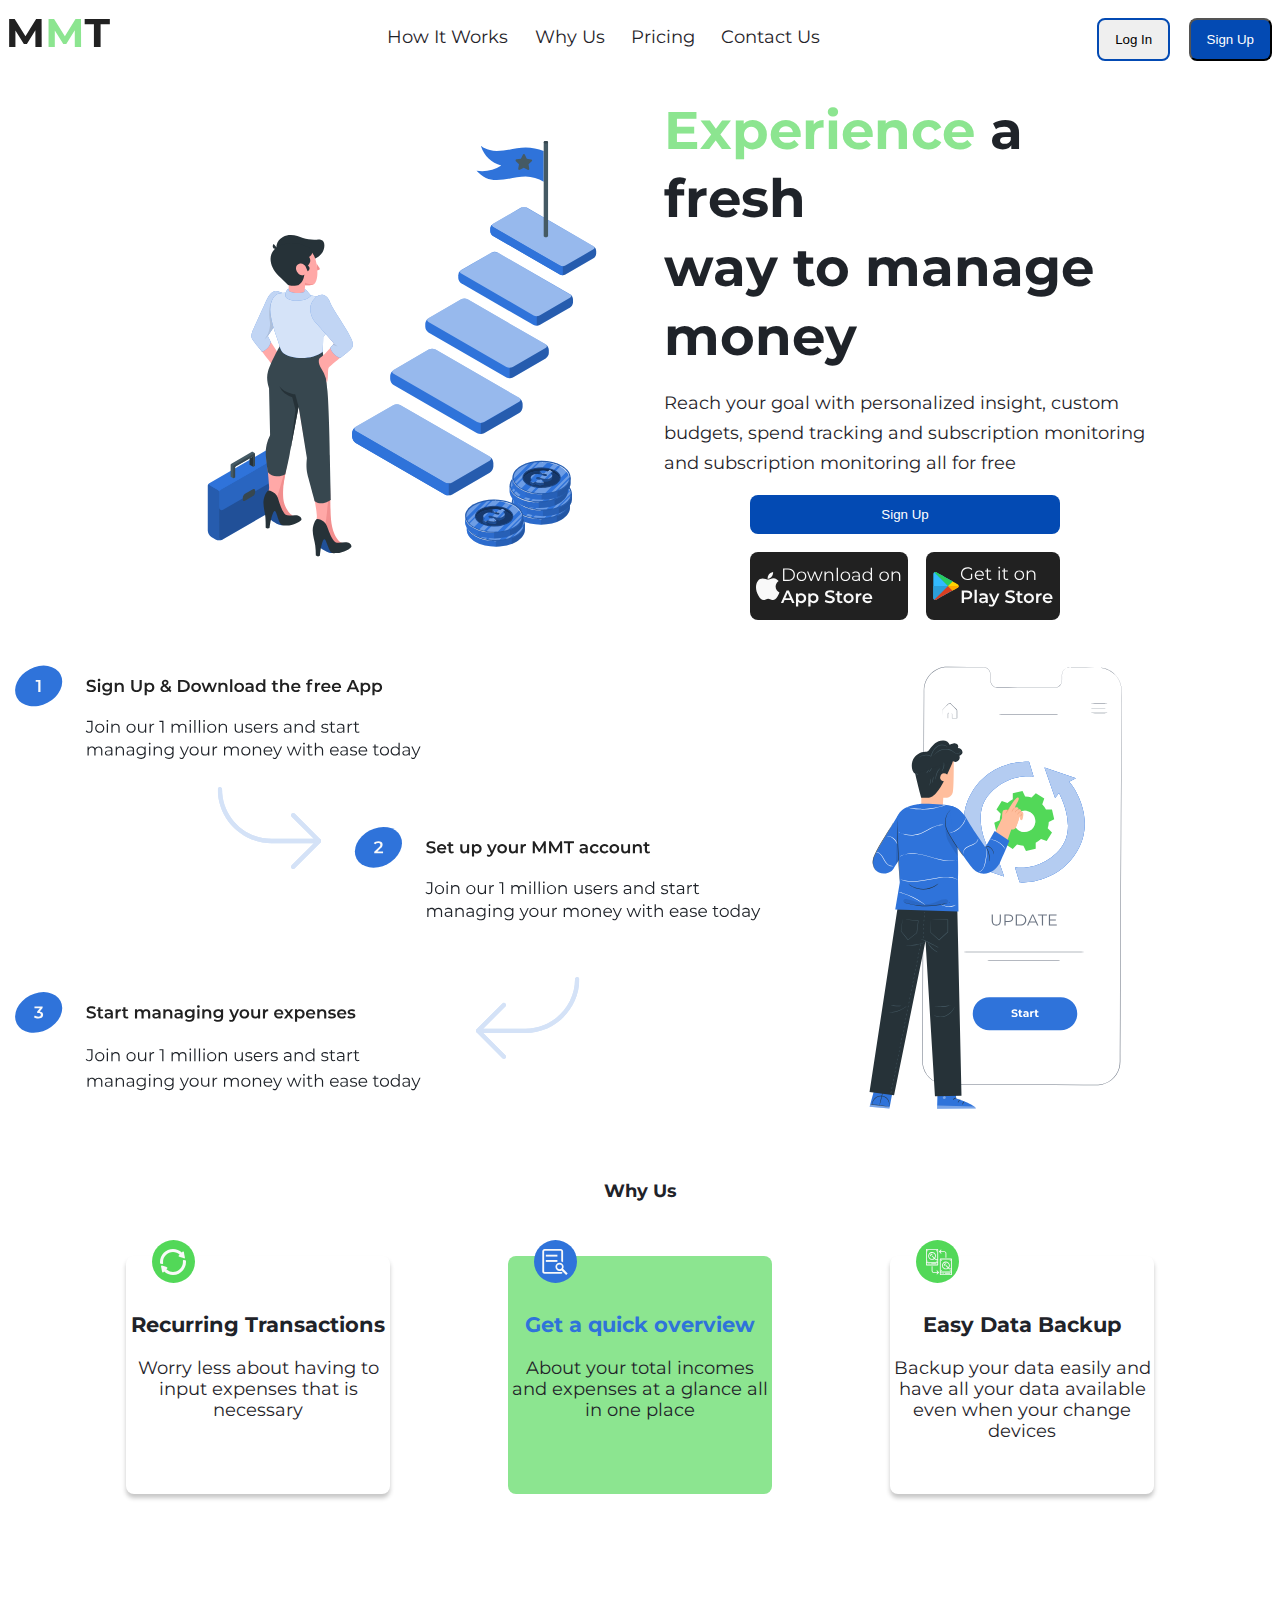
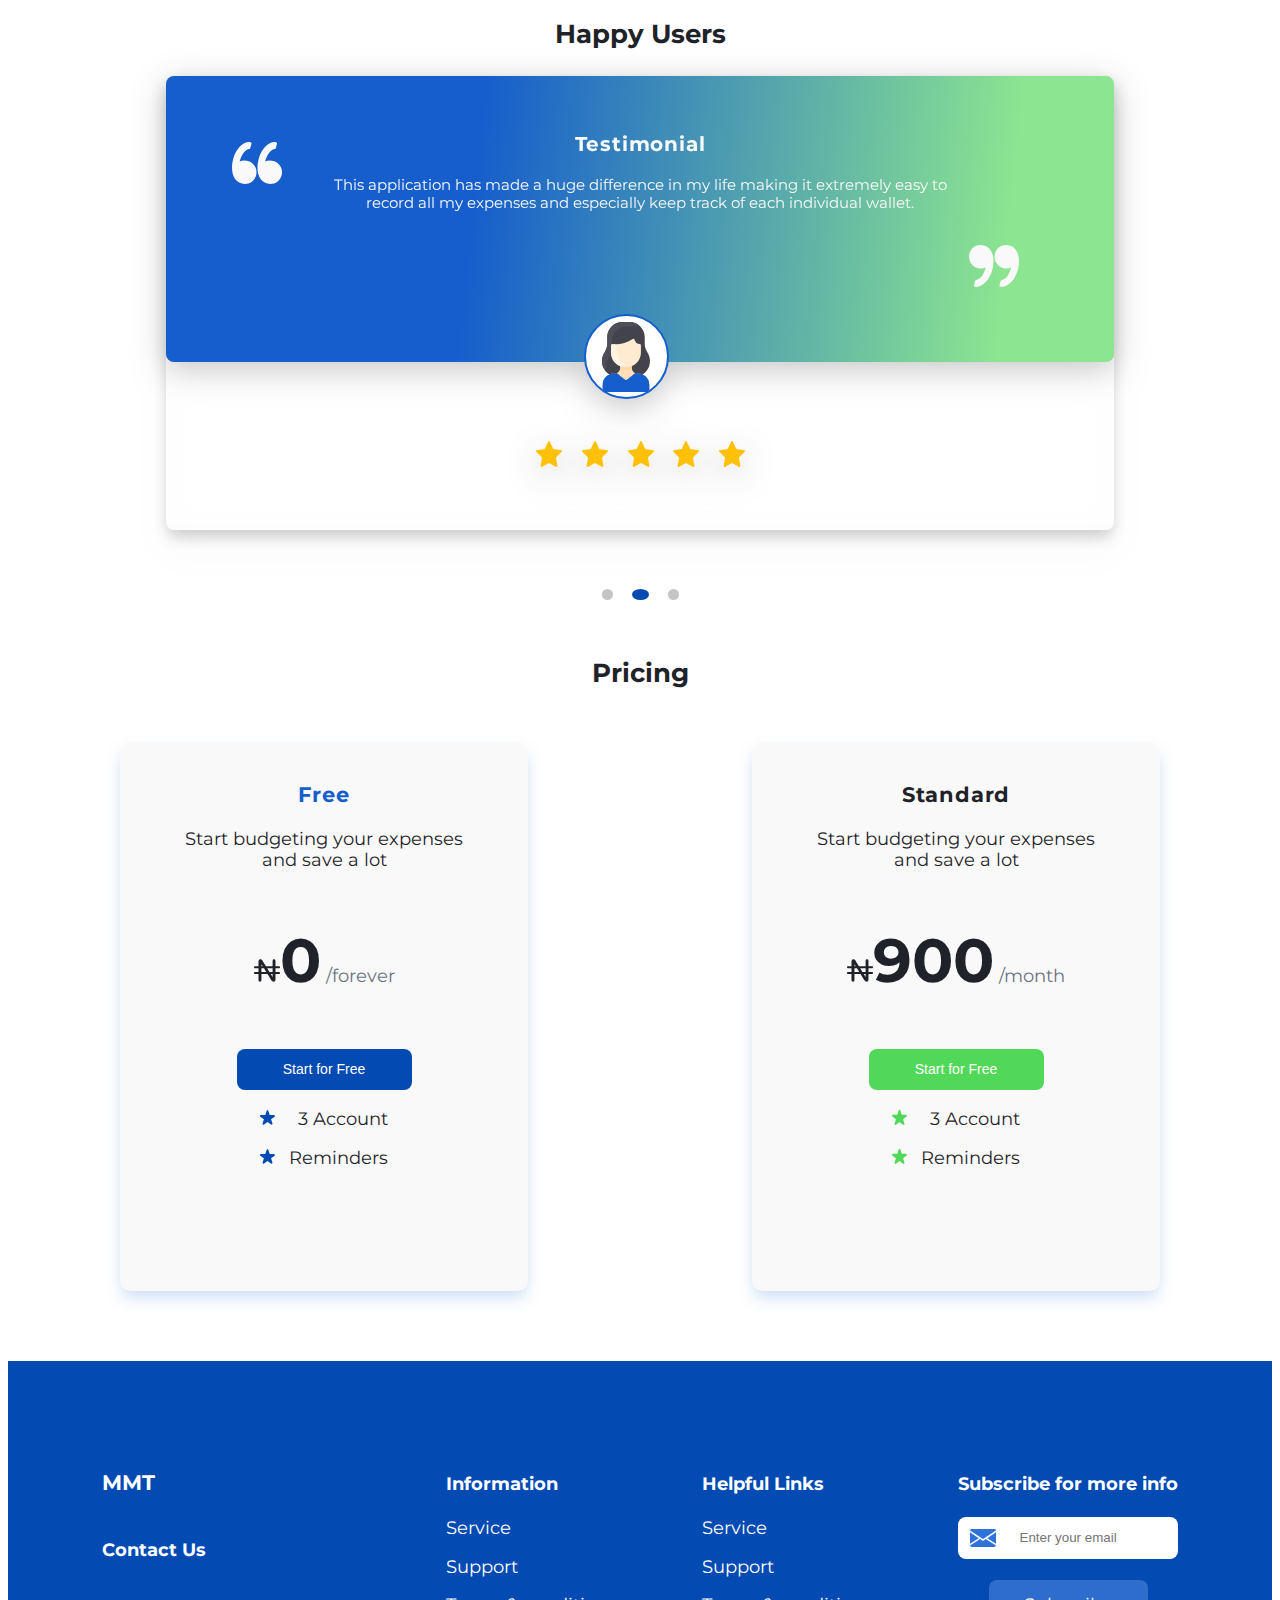
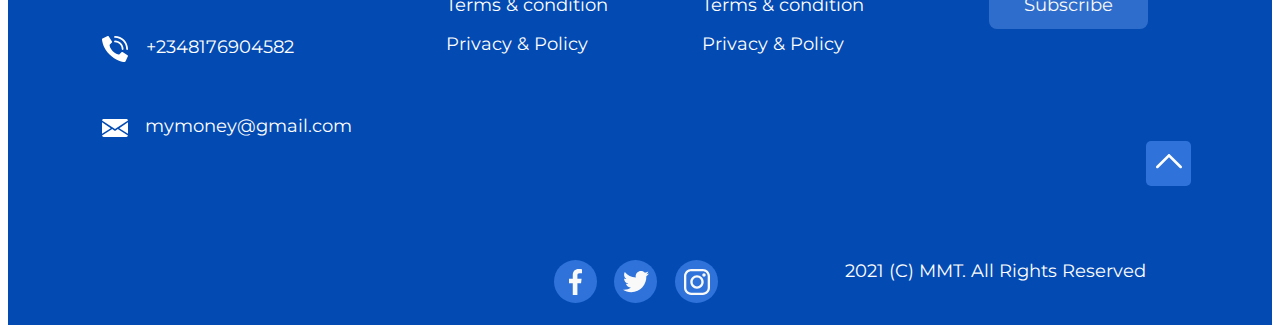
==== landing-page/index.html @ 8b9edc71 "My money tracker app" ====
<!DOCTYPE html>
<html lang="en">

<head>
    <meta charset="UTF-8">
    <meta http-equiv="X-UA-Compatible" content="IE=edge">
    <meta name="viewport" content="width=device-width, initial-scale=1.0">
    <link rel="stylesheet" href="style.css">
    <link rel="stylesheet" href="mediaquerystyle.css">
    <title>My Money Tracker</title>
</head>

<body>
    <div class="container">
        <!-- NAV BAR -->
        <nav>

            <div class="logo">
                <img src="image\Logo.svg" alt="">
            </div>

            <div class="nav-links">
                <a href="#">How It Works</a>
                <a href="#">Why Us</a>
                <a href="#">Pricing</a>
                <a href="#">Contact Us</a>
            </div>

            <div class="on-board">
               <a href="#"> <button class="login">Log In</button></a>
                <a href="#"><button class="signup">Sign Up</button></a>
            </div>

            <div class="menu">
                <img src="image\fi_menu.svg" alt="">
            </div>


        </nav>

        <main>
            <!-- HERO SECTION -->
            <div class="hero">



                <img src="image\Goal-amico 1.svg" alt="goal" height="100%">

                <section>
                    <div class="h1-p">
                        <h1><span>Experience</span> a fresh <br> way to manage <br> money</h1>

                        <p>Reach your goal with personalized insight, custom budgets, spend tracking and subscription
                            monitoring and subscription monitoring all for free
                        </p>
                    </div>




                    <div class="btn-submitapp">
                        <a href=""><button class="btn-submit">Sign Up</button></a>

                        <div class="app">

                            <a href="#"><button class="appstore"><img src="image\Group.svg" alt="app Store"><img
                                        src="image\Group 44.svg" alt="get it on appstore"> </button></a>

                            <a href="#"><button class="playstore"><img src="image\playstore 1.svg" alt="play store">
                                    <img src="image\Group 45.svg" alt=""></button></a>
                        </div>
                    </div>
                </section>
            </div>

            <!-- HERO MOBILE SECTION -->

            <div class="hero-mobile">

                <h1><span>Experience</span> a fresh <br> way to manage <br> money</h1>

                <p>Reach your goal with personlized insights, custom budgets,
                    spend tracking, and subscription monitoring- all for free</p>

                <img src="image\Goal-amico 1.svg" alt="goal" height="500px" width="300px" class="goal">


                <div class="btn-submit-app">
                    <a href="#"><button class="btn-submit2">Sign Up</button></a>

                    <div class="app">

                       <a href="#"> <button class="appstore"><img src="image\Group.svg" alt="app Store"><img
                                src="image\Group 44.svg" alt="get it on appstore"> </button></a>

                        <button class="playstore"><img src="image\playstore 1.svg" alt="play store"> <img
                                src="image\Group 45.svg" alt=""></button>
                    </div>
                </div>
            </div>




            <!-- HOW IT WORKS SECTION -->

            <div class="frame-5">
                <img src="image\Group 72.svg" alt="How-it-works">
                <img src="image\Update-pana 1.svg" alt="Update pana1">
            </div>



            <!-- HOW IT WORKS MOBILE -->

            <div class="how-it-works">


                <h2>How It Works</h2>

                <div class="steps">

                    <div class="step1">
                        <div class="img-span-h3">
                            <img src="image\Group 129.svg" alt="elipse">

                            <h3>
                                Sign Up & Download the free App
                            </h3>
                        </div>

                        <p>
                            Join our 1 million users and start managing your money with ease today
                        </p>

                    </div>

                    <div class="left-arrow1">
                        <img src="image\left-arrow 1.svg" alt="left arrow1" width="12.5%">
                    </div>

                    <div class="step2">

                        <div class="img-span-h3">
                            <img src="image\Group 130.svg" alt="elipse">

                            <h3>
                                Set up your MMT account
                            </h3>
                        </div>

                        <p>
                            Join our 1 million users and start managing your money with ease today
                        </p>



                    </div>

                    <div class="left-arrow2">
                        <img src="image\left-arrow 2.svg" alt="left arrow2" width="40%">
                    </div>




                    <div class="step3">

                        <div class="img-span-h3">
                            <img src="image\Group 131.svg" alt="elipse">

                            <h3>
                                Start managing your expenses
                            </h3>
                        </div>

                        <p>
                            Join our 1 million users and start managing your money with ease today
                        </p>
                    </div>




                </div>


            </div>
            <!-- WHY US SECTION -->
            <div class="why-us">
                <h2>Why Us</h2>

                <div class="tob">
                    <div class="transactions">
                        <img src="image\Group 57.svg" alt="group-57" class="grp57">

                        <div class="recurring">

                            <h3>Recurring Transactions</h3>
                            <p>Worry less about having to input expenses that is necessary</p>

                        </div>

                    </div>

                    <div class="overview">
                        <img src="image\Group 59.svg" alt="group-59" class="grp59">
                        <div class="quick">

                            <h3>Get a quick overview</h3>
                            <p>About your total incomes and expenses at a glance all in one place</p>

                        </div>

                    </div>

                    <div class="backup">
                        <img src="image\Group 58.svg" alt="group-58" class="grp58">
                        <div class="easy">

                            <h3>Easy Data Backup</h3>
                            <p>Backup your data easily and have all your data available even when your change devices
                            </p>

                        </div>
                    </div>
                </div>
            </div>


            <!-- HAPPY USERS SECTION-->
            <div class="happy-users">
                <h2>Happy Users</h2>

                <div class="testimonial-stars">

                    <div class="testimonial">

                        <div class="testimonial-contents">

                            <h3>Testimonial</h3>

                            <img src="image\left-quote 1.svg" alt="left-quote1" class="leftquote1">
                            <p>
                                This application has made a huge difference in my life making it extremely easy to
                                record all my expenses and especially keep track of each individual wallet.
                            </p>
                            <img src="image\left-quote 2.svg" alt="left-quote2" class="leftquote2">

                            <img src="image\Group 68.svg" alt="group 68" class="grp68">
                        </div>

                    </div>

                    <div class="stars">
                        <img src="image\Vector.svg" alt="star">
                        <img src="image\Vector.svg" alt="star">
                        <img src="image\Vector.svg" alt="star">
                        <img src="image\Vector.svg" alt="star">
                        <img src="image\Vector.svg" alt="star">
                    </div>

                </div>

                <div class="shapes">
                    <a href="#"><img src="image\Ellipse 8.svg" alt=""></a>
                    <a href="#"><img src="image\Ellipse 9.svg" alt=""></a>
                    <a href="#"><img src="image\Ellipse 8.svg" alt=""></a>
                </div>
            </div>

            <!-- PRICING SECTION-->
            <div class="pricing">
                <h2>Pricing</h2>

                <div class="free-standard">
                    <div class="free">
                        <h3>Free</h3>
                        <p>
                            Start budgeting your expenses and save a lot
                        </p>
                        <section>
                            <img src="image\Vector (1).svg" alt=""><span>0</span> /forever
                        </section>

                        <button>Start for Free</button>

                        <div class="acct"><img src="image\Vector (2).svg" alt=""> 3 Account</div>
                        <div class="remind"><img src="image\Vector (2).svg" alt=""> Reminders</div>

                    </div>

                    <div class="standard">

                        <h3>Standard</h3>
                        <p>
                            Start budgeting your expenses and save a lot
                        </p>
                        <section>
                            <img src="image\Vector (1).svg" alt=""><span>900</span> /month
                        </section>
                        <button> Start for Free</button>

                        <div class="acct"><img src="image\Vector (3).svg" alt=""> 3 Account</div>
                        <div class="remind"><img src="image\Vector (3).svg" alt=""> Reminders</div>

                    </div>
                </div>

            </div>



        </main>

        <!-- FOOTER  SECTION-->
        <div class="footer-socials">
            
            <div class="footer">
        
                <div class="contact-us">
                    <h3>MMT</h3>
                    <h4>Contact Us</h4>
                    <ul>
                        <li class="number"><img src="image\003 Call.svg" alt="call us"> +2348176904582</li>
                        <li class="email"><img src="image\email 1.svg" alt="email us"> mymoney@gmail.com</li>
                    </ul>
                </div>
    
                <div class="info">
                    <h4>Information</h4>
                    <ul>
                        <li><a href="#">Service</a> </li>
                        <li><a href="#">Support</a></li>
                        <li><a href="#">Terms & condition</a></li>
                        <li><a href="#">Privacy & Policy</a></li>
                    </ul>
                </div>
    
                <div class="help-link">
                    <h4>Helpful Links</h4>
    
                    <ul>
                        <li><a href="#">Service</a> </li>
                        <li><a href="#">Support</a></li>
                        <li><a href="#">Terms & condition</a></li>
                        <li><a href="#">Privacy & Policy</a></li>
                    </ul>
                </div>
    
                <div class="subscribe">
    
                        <h4>Subscribe for more info</h4>
                    
                    <form action="submit">
                        <input type="email" placeholder="Enter your email">
                        <img src="image\email 2.svg" alt="" class="email-2">


                            <div class="sub-btn">
                                <a href="#" alt="">Subscribe</a>
                            </div>
                    </form>
                        
                        
                </div>
    
                
    
               
            </div>

            <div class="top">

                <a href="#top">
                    <img src="image\Rectangle 24.svg" alt="Rectangle">
                    <img src="image\Group (2).svg" alt="Go to the top" class="go-to-top">
                </a>

            </div>
        
            <div class="socials">
                <ul>
                    <li><a href="#"><img src="image\Ellipse 1.svg" alt="Ellipse"><img src="image\Vector (4).svg" alt="Facebook icon" class="facebook-icon"></a></li>
                    <li><a href="#"><img src="image\Ellipse 1.svg" alt="Ellipse"><img src="image\Vector (5).svg" alt="Twitter icon" class="twitter-icon"></a></li>
                    <li><a href="#"><img src="image\Ellipse 1.svg" alt="Ellipse"><img src="image\Group (1).svg" alt="Instagram icon" class="instagram-icon"></a></li>
                </ul>
                <p>
                    2021 (C) MMT. All Rights Reserved
                </p>
            </div>
        </div> 
      
        
        
    </div>
</body>

</html>
---- landing-page/style.css ----
@import url('https://fonts.googleapis.com/css2?family=Montserrat:ital,wght@0,100;0,200;0,300;0,400;0,500;0,600;0,700;0,800;0,900;1,100;1,200;1,300;1,400;1,500;1,600;1,700;1,800;1,900&display=swap');

/* WHOLE CONTAINER */
.container{
    max-width: 100%;
    font-family: 'Montserrat', sans-serif;
    color:#1F2329;
    font-size: 1.1em;
}

/* _____Nav section_____ come back to this LATER concerning grid/flexbox*/

nav{
    display: flex;
    justify-content:space-between;
    margin-top: 1em;
}

.logo>img{
    width:5.8em; 
}
a{
    text-decoration: none;
    color:#1F2329;
}
.nav-links{
    margin-top: 0.5em;
}
.nav-links>a{
    margin:0 0.6em;
}

.login{
    border: 2px solid #034AB3;
    box-sizing: border-box;
    border-radius: 8px;
    align-items: center;
    padding: 12px 16px;
   
}
.login:hover{
    color: white;
    background-color: #034AB3 ;
}
.signup{
    background: #034AB3;
    border-radius: 8px;
    align-items: center;
    padding: 12px 16px;
    margin-left: 1em;
    color: white;
    /* border: thin; */
}
.signup:hover{
    color:#1F2329;
    background-color: white;
    border:2px solid #034AB3;
}

.menu{
    display: none;
}

/* *************** MAIN SECTION ************************* */
/* *********HERO SECTION********** */
.hero-mobile{
    display: none;
}

 .hero{
    padding-top: 2em;
    display: flex;
    justify-content:space-evenly;
    width: 80%;
    margin: 0 auto;
}


.hero>section{
    width: 100%;
}


.h1-p>h1{
    font-weight: bold;
    font-size: 3em;
    line-height: 130.9%;
    padding:0;
    margin:0;
}

.h1-p>h1>span{
    color: #8CE590;
}
.h1-p>p{
    line-height: 1.7em;
}
.btn-submitapp{
    display:grid;
    grid-template-columns: auto;
     justify-content: center;
     grid-row-gap: 1em;
}

.btn-submitapp>a{
    display: grid;
    grid-template-columns: auto;
}

.btn-submit{
    background: #034AB3;
    border-radius: 8px;
    padding: 12px 16px;
    color: #FFFFFF;
    border: thin;
    transition-property: background-color,color;
    transition-duration: 2s;  
}

.btn-submit:hover{
    background-color: #87a6e8;
    color:#ffffff;
   
}

.app{
display: grid;
grid-template-columns: auto auto;
grid-column-gap: 0em;
justify-content: center;

}


 
.appstore{
    margin-right: 1em;
    }
.appstore,.playstore{
        display:flex;
        align-items: center;

    }

    .app>a>button{
        color: #F9F9F9;
        font-size: 18px;
        line-height: 22px;
        background: #212121;
        border-radius: 8px;
        height: 68px;
        border: thin;
        transition-property: background-color;
        transition-duration: 1s;
        
    }

    .app>a>button:hover{
        background-color: rgb(164, 167, 170);
        }

/* HOW IT WORKS SECTION */

.how-it-works{
    display: none;
}

.frame-5{
    display: grid;
    grid-template-columns: auto auto;
}
.frame-5>img{
    height: 100%;
    width: 100%;
}

/* WHY US SECTION */

.why-us{
    margin-top: auto;
}
.why-us>h2{
    text-align: center;
    margin: 3em 0;
    font-size: 18px;
}
.tob{
    display: grid;
    grid-template-columns: auto auto auto;
    justify-content: space-evenly;

}

.transactions,.overview,.backup{
    width: 15em;
    margin: 0 auto;
    text-align: center;
    border-radius: 8px;
    position:relative;
    padding:2em 0 2em;
}

.transactions,.backup{
    background: #ffffff;
    box-shadow: 0px 4px 4px rgba(33, 33, 33, 0.25);
}
.overview{
    background: #8CE590;
}

.quick>h3{
    color: #2F73DA;
}

.grp57,.grp58,.grp59{
    position: absolute;
    left:1.5em;
    bottom:12em;
}



/* _____HAPPY USERS SECTION_____ */

.happy-users{
margin-top:7em;

}

.happy-users>h2{
   text-align: center;
   margin-bottom: 1em;
}
.testimonial-stars{
    border-radius: 8px;
    filter: drop-shadow(0px 8px 16px rgba(33, 33, 33, 0.25)); 
    box-shadow: 0px 8px 16px -2px rgba(33, 33, 33, 0.25);
    width: 75%;
    margin: 0 auto;
}

.testimonial{
    background: linear-gradient(96.02deg, #165ECC 32.74%, #8CE590 87.97%);
    border-radius: 8px;
    position: relative;
    color: #F9F9F9; 
    height:16.2em;
}

.testimonial-contents{
     padding-top: 2em;
}

.testimonial-contents>h3{
    font-size: 20px;
    line-height: 24px;
    letter-spacing: 0.04em;
}

.testimonial-contents>h3,.testimonial-contents>p{
    text-align: center;
}

.testimonial-contents>p{
    width: 65%;
    font-size: 85%;
    margin: 0 auto;
}

.testimonial-contents>img{
    position:absolute;
}

.leftquote1{
    left:7%;
    top:3.5em;
    }
    .leftquote2{
        right: 10%;
        bottom:4em;
    }
.grp68{
    left:44%;
    top:13.5em;
}

.stars{
    display: flex;
    justify-content:center;
    margin-top:4em;
    padding-bottom: 3em;
}
.stars>img{
    margin:1%;
}

.shapes{
    display: flex;
    justify-content: center;
    margin:2em 0;
}
.shapes>a{
    padding:1em 0.5em;
}

/*  PRICINGS  */
.pricing{
    padding-bottom: 4em;
}
.pricing>h2{
    text-align: center;
    margin-bottom: 2em;
}
.free-standard{
    display: flex;
    justify-content: space-around;
}

.free,.standard{
    background: #F9F9F9;
    box-shadow: 0px 8px 16px -2px rgba(47, 115, 218, 0.25);
    border-radius: 10px;
    text-align: center;
    padding-bottom:7em;
}

.free>h3,.standard>h3{
    line-height: 24px;
    letter-spacing: 0.04em;
    margin-top: 2em;
}

.free>h3{
   
    color: #165ECC;
    
}

.free>p,.standard>p{
    width:75%;
    margin: 0 auto;
}
.free>section>span,.standard>section>span{
    font-weight: bold;
    font-size: 61px;
    color:#1F2329; /*Leave it*/
}
.free>section,.standard>section{
    color: #6A7381; /*Leave it*/
    margin: 3em 0;
}
.free>button,.standard>button{
    align-items: center;
    padding: 12px 1em;
    border-radius: 8px;
    border: thin;
    font-size: 14px;
    line-height: 17px;
    color: white;
    width: 12.5em;
}
.free>button{
    background: #034AB3;
}
.standard>button{
    background: #52D858;
}
.acct,.remind{
    display: block;
    margin-top: 1em;
}
.acct>img{
    margin-right: 1em;
}

.remind>img{
margin-right: 0.5em;
}

.footer-socials{
    background: #034AB3;
    color: white;
}


/* FOOTER SECTION */
.footer{
   
    display: grid;
    grid-template-columns: auto auto auto auto;
    justify-content: space-evenly;
    padding-top: 5em;
}

.contact-us>h3{
    padding-bottom: 1em;
}
.contact-us>ul, .info>ul, .help-link>ul{
    list-style-type: none;
    margin: 0;
    padding: 0;
}

.info>ul>li,.help-link>ul>li{
    margin-bottom: 1em;
}

.number,.email{
    display: grid;
    grid-template-columns: auto auto;

}

.number{
    padding-top: 3em;
    padding-bottom: 3em;
    grid-column-gap: 1em;
    justify-content: left;
}


.email{
grid-column-gap: 1em;
}


.sub-btn>a{
    padding: 0.8em 2em;
    color: #F9F9F9;
    border-radius: 8px;
    background: rgba(131, 178, 248, 0.34);
    margin-left: 14%;
    transition-property: background-color;
    transition-duration: 2s;
}

.sub-btn>a:hover{
    background: rgba(252, 252, 252, 0.34);
}

form{
    display: grid;
    grid-row-gap: 2em;
    position: relative;
}

form>input{
    background: #FFFFFF;
    border-radius: 8px;
    padding: 1em 10%;
     border: thin;
}

form>input[placeholder]{
    text-align: center;
}

.email-2{
    position: absolute;
    top:8%;
    left:0.7em;
}

.info a,.help-link a, .socials a{
    color: white;
}

.top>a{
    position: relative;
    margin-left: 90%;  
}
.go-to-top{
    position: absolute;
    bottom:1.2em;
    left: 0.6em;
}



.socials{
    display: flex;
    width: 50%;
    justify-content: space-between;
    margin-left: 40%;
    margin-top: 3em;
}



.socials ul{
    display: grid;
    grid-template-columns: auto auto auto;
    grid-column-gap: 1em;
}

.socials li{
    list-style-type: none;
    position: relative;
}

 .twitter-icon,.facebook-icon,.instagram-icon{
  position: absolute;
   
}

.facebook-icon{
    left:0.9em;
    bottom: 0.7em;
}

.twitter-icon{
    left:0.5em;
    bottom: 0.8em;
}

.instagram-icon{
    left:0.5em;
    bottom: 0.7em;
}
---- landing-page/mediaquerystyle.css ----
@media screen and (max-width:1030px) {
   /* FOOTER SECTION */
    .socials{
        display: grid;
        grid-template-columns: auto;
        justify-content: center;
        width: 100%;
        justify-content: center;
        margin-left: 0%;
        
    }  

    .socials ul{
        justify-content: center;
        margin-right: 1.5em;
    }
    
}


@media screen and (max-width:865px) {
       /* HERO MOBILE SECTION */
       .hero{
        display: none;
        }
        .hero-mobile{
            display:block;
        }
        
        .hero-mobile>h1{
                text-align: center;
       
        }
    
        .hero-mobile>p{
            line-height: 24px;
        }
        .hero-mobile>h1>span{
            color: #8CE590;
        }   
    
        .goal{
            width:100%;
        }
    
        .btn-submit-app{
           width:80%;
           display: grid;
            grid-template-columns: auto;
            grid-row-gap:1em;
            justify-content: center;
            margin: 0 auto;
        }
    
        .btn-submit-app>a{
            display: grid;
            grid-template-columns: auto;
        }
    
        .btn-submit2{
            background: #034AB3;
            border-radius: 8px;
            padding: 12px 16px;
            color: white;
            border: thin;
          
        }
    
        .app{
           
            display:grid;
            grid-template-columns: auto auto;
            grid-column-gap:1em;
        }
    
        .app>button{
            color: #F9F9F9;
            font-size: 12px;
            line-height: 22px;
            background: #212121;
            border-radius: 8px;
            /* height: 68px; */
            border: thin;
            
    
    
            
        }
}




@media screen and (max-width:840px) {
    /* FOOTER SECTION*/
.footer{
    grid-template-columns: auto auto;
    justify-content: center;
    grid-column-gap: 3em;
    grid-row-gap: 2em;
}    

.top{
    display: none;
}
}


@media screen and (max-width:800px) {
     /* WHY US SECTION */
   .tob{
    display: grid;
    grid-template-columns:auto auto;
    margin: 0 auto;
    grid-row-gap: 3em;
    /* width: 80%; */

}
.transactions,.overview,.backup{
    width: 80%;
    margin: 0 auto;
}

.grp57,.grp59,.grp58{
    bottom:85%;
}

}


@media screen and (max-width:765px) {
/* NAV SECTION */
.menu{
    display: block;
}

.nav-links{
    display: none;
}

.on-board{
    display: none;
}

}





@media only screen and (max-width: 700px) {

    /* HOW IT WORKS SECTIONS */
    .frame-5{
        display: none;
    }

    .how-it-works{
    display: grid;
    grid-template-columns: auto;
    }
    .steps p{
        font-size: 18px;
        line-height: 133%;
    }

    .how-it-works>h2{
        text-align: center;
        line-height: 24px;
        font-weight: 600;
    }

    .img-span-h3{
        display: grid;
        grid-template-columns: auto auto;
        justify-content: start;
    }

    .img-span-h3>img{
        padding-top: 0.5em;
    }
    .img-span-h3>h3{
        font-size: 16px;
        line-height: 24px;
        font-weight: 500;
    }

    .left-arrow1{
        width:100%;
    }


    .left-arrow2{
        margin-left: 60%;

    }

       


/* HAPPY USERS */
.grp68 {
    display: none;
}

.testimonial-contents>p{
    font-size: 70%;
}
.leftquote1{
    left:1%;
    top:1em;
    }
    .leftquote2{
        right: 2%;
        bottom:1em;
    }
    
    /* pricing */
    .free-standard{
        display: block;
        width:80%;
        margin: 0 auto;
    }
  
    

}





@media screen and (max-width:655px) {
      /* WHY US SECTION */
      .tob{
          display: grid;
          grid-template-columns: auto;
          
      }
}




@media screen and (max-width:570px) {
   /* FOOTER SECTION */
    .footer{
       grid-template-columns: auto;
    }
    .socials{
        margin-top: 3em;
   }
       .sub-btn>a{
           margin-left: 0;
       }
         
   }
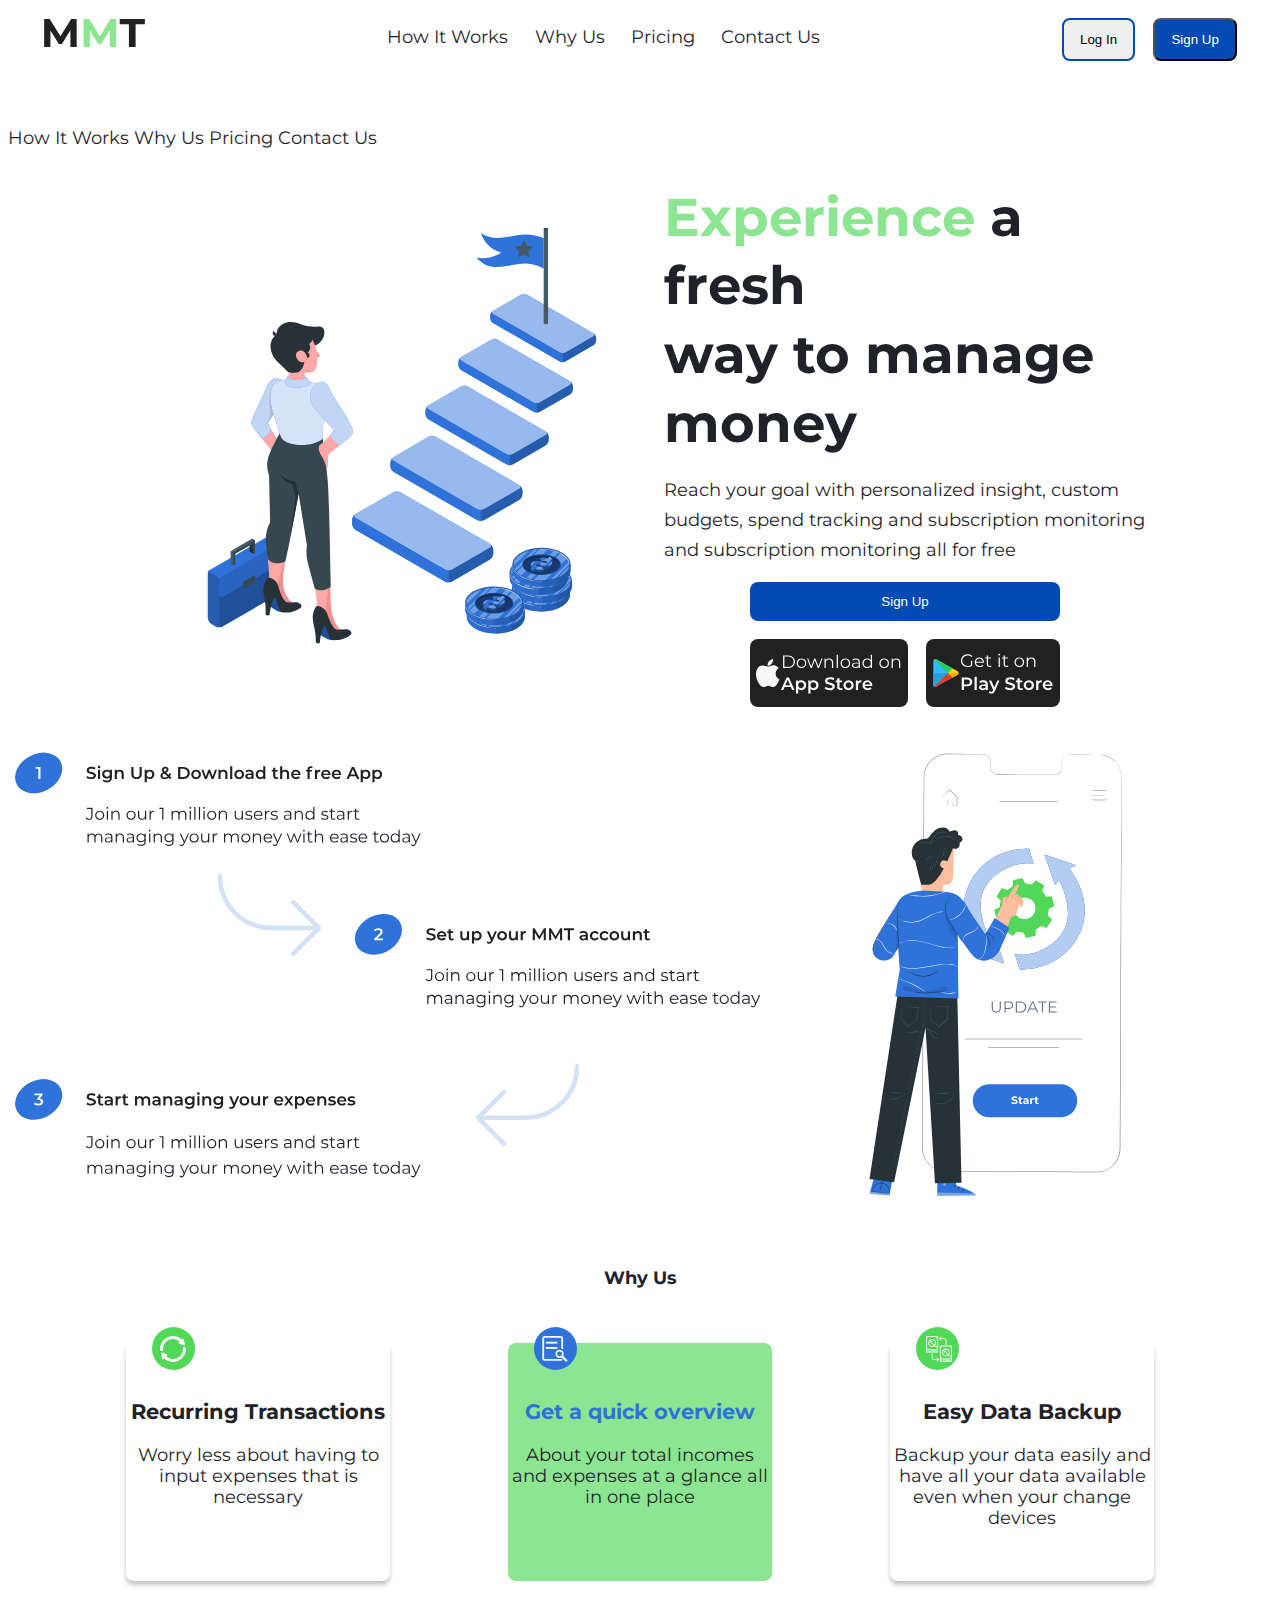
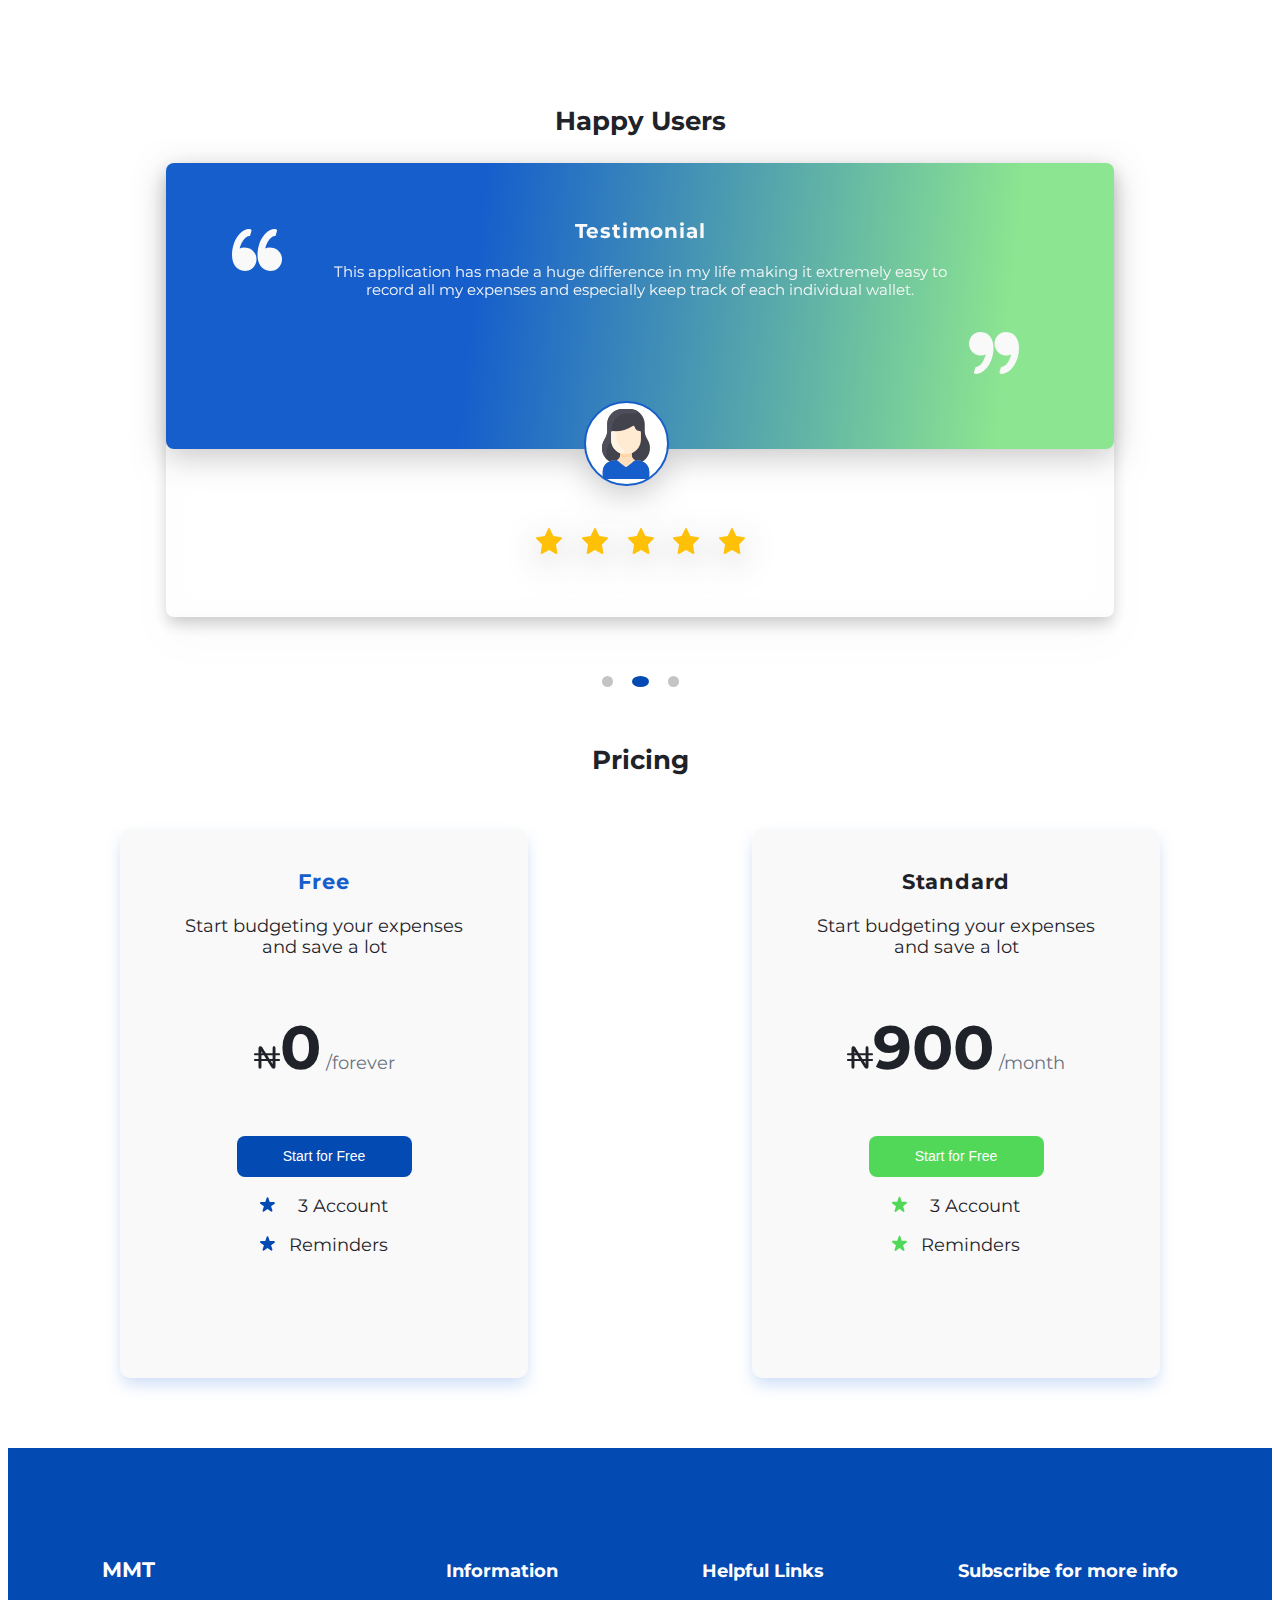
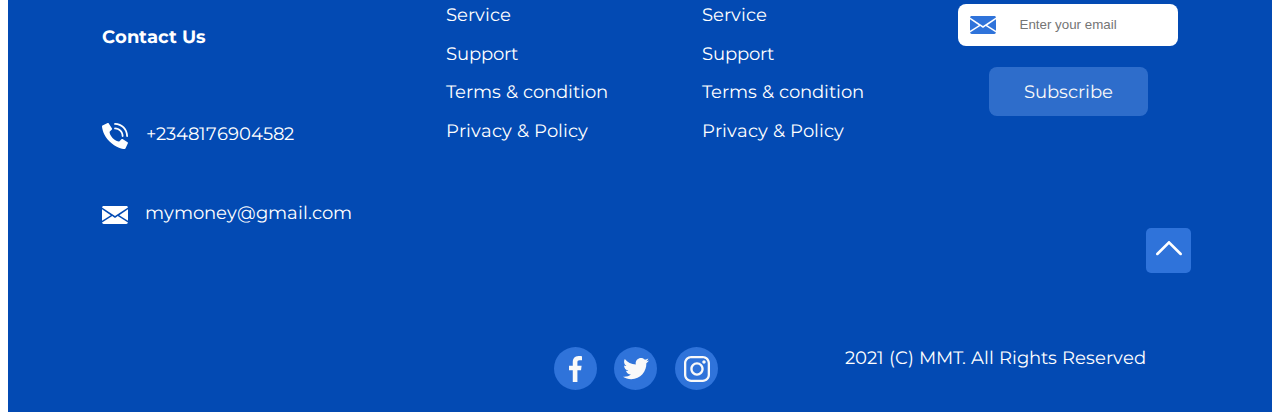
==== commit 493c2134: "Started with the scripting" ====
--- a/landing-page/index.html
+++ b/landing-page/index.html
@@ -7,6 +7,7 @@
     <meta name="viewport" content="width=device-width, initial-scale=1.0">
     <link rel="stylesheet" href="style.css">
     <link rel="stylesheet" href="mediaquerystyle.css">
+   
     <title>My Money Tracker</title>
 </head>
 
@@ -16,7 +17,7 @@
         <nav>
 
             <div class="logo">
-                <img src="image\Logo.svg" alt="">
+                <img src="image\Logo.svg" alt="logo">
             </div>
 
             <div class="nav-links">
@@ -32,11 +33,44 @@
             </div>
 
             <div class="menu">
-                <img src="image\fi_menu.svg" alt="">
+                <img src="image\fi_menu.svg" alt="fi menu" class="fi-menu">
             </div>
 
 
         </nav>
+
+        <!-- NEW NAV BAR -->
+
+        
+        <div class="newnav">
+
+            <div class="logo-flxflmenu">
+                <div class="logo1">
+                    <img src="image\Logo (1).svg" alt="">
+                </div>
+
+                <div class="flx-flmenu">
+
+                    <!-- <div class="fl-menu">
+                        <img src="image\fi_menu.svg" alt="">
+                    </div> -->
+
+                    <div class="fl-x">
+                        <img src="image\fi_x.svg" alt="">
+                    </div>
+
+                </div>
+            </div>
+
+
+            
+            <div class="nav-links2">
+                <a href="#">How It Works</a>
+                <a href="#">Why Us</a>
+                <a href="#">Pricing</a>
+                <a href="#">Contact Us</a>
+            </div>
+        </div>
 
         <main>
             <!-- HERO SECTION -->
@@ -352,9 +386,9 @@
     
                         <h4>Subscribe for more info</h4>
                     
-                    <form action="submit">
-                        <input type="email" placeholder="Enter your email">
-                        <img src="image\email 2.svg" alt="" class="email-2">
+                    <form action="submit" id="formInput">
+                        <input type="email" placeholder="Enter your email" id="enter-email" required>
+                        <img src="image\email 2.svg" alt="" class="email-2" >
 
 
                             <div class="sub-btn">
@@ -373,7 +407,7 @@
             <div class="top">
 
                 <a href="#top">
-                    <img src="image\Rectangle 24.svg" alt="Rectangle">
+                    <img src="image\Rectangle 24.svg" alt="Rectangle" class="rectangle">
                     <img src="image\Group (2).svg" alt="Go to the top" class="go-to-top">
                 </a>
 
@@ -394,6 +428,7 @@
         
         
     </div>
+    <script src="script.js"></script>
 </body>
 
 </html>--- a/landing-page/style.css
+++ b/landing-page/style.css
@@ -13,7 +13,8 @@
 nav{
     display: flex;
     justify-content:space-between;
-    margin-top: 1em;
+    
+    margin:1em 2em 0;
 }
 
 .logo>img{
@@ -28,6 +29,11 @@
 }
 .nav-links>a{
     margin:0 0.6em;
+    transition-property: font-size;
+    transition-duration:0.5s ;
+}
+.nav-links>a:hover{
+    font-size: 20px;
 }
 
 .login{
@@ -36,7 +42,8 @@
     border-radius: 8px;
     align-items: center;
     padding: 12px 16px;
-   
+   transition-property: background-color;
+   transition-duration: 1s;
 }
 .login:hover{
     color: white;
@@ -49,7 +56,9 @@
     padding: 12px 16px;
     margin-left: 1em;
     color: white;
-    /* border: thin; */
+    transition-property: background-color;
+    transition-duration: 1s;
+ 
 }
 .signup:hover{
     color:#1F2329;
@@ -60,6 +69,15 @@
 .menu{
     display: none;
 }
+
+
+/* NEW NAV SECTION */
+.newnav{
+    /* display: none; */
+}
+
+
+
 
 /* *************** MAIN SECTION ************************* */
 /* *********HERO SECTION********** */
@@ -126,16 +144,12 @@
 .app{
 display: grid;
 grid-template-columns: auto auto;
-grid-column-gap: 0em;
+grid-column-gap: 1em;
 justify-content: center;
 
 }
 
 
- 
-.appstore{
-    margin-right: 1em;
-    }
 .appstore,.playstore{
         display:flex;
         align-items: center;
@@ -469,6 +483,7 @@
     position: relative;
     margin-left: 90%;  
 }
+
 .go-to-top{
     position: absolute;
     bottom:1.2em;
--- a/landing-page/mediaquerystyle.css
+++ b/landing-page/mediaquerystyle.css
@@ -91,6 +91,8 @@
 
 
 
+
+
 @media screen and (max-width:840px) {
     /* FOOTER SECTION*/
 .footer{
@@ -106,6 +108,75 @@
 }
 
 
+@media screen and (max-width:810px) {
+    /* NAV SECTION */
+    .menu{
+        display: block;
+    }
+    
+    .nav-links{
+        display: none;
+    }
+    
+    .on-board{
+        display: none;
+    }
+    nav{
+        margin:0;
+    }
+    .logo>img{
+        width:70%;
+    }
+
+
+    /* NAV MOBILE */
+    .newnav{
+        background-color:#034AB3;
+        margin-bottom: 2em;
+      
+    }
+    .logo-flxflmenu{
+        display: flex;
+        justify-content: space-between;
+        padding-top: 1em;
+    }
+    
+    
+    .fl-menu{
+        /* display: none; */
+    }
+    
+        .nav-links2>a{
+        display:grid;
+        color: #EAF1FB;
+        padding:1em 0 1em 2em;
+        justify-content: left;
+        font-weight: 600;
+        font-size: 20px;
+        line-height: 24px;
+        letter-spacing: 0.04em;
+        text-transform: capitalize;
+    
+    }
+    .nav-links2>a:hover{
+        background: #EAF1FB;
+        color:#034AB3;
+    }
+    
+    .nav-links2>a:active{
+        
+        color:#e82b16;
+    }
+    .nav-links2>a::after{
+        background: #EAF1FB;
+        color:#034AB3;
+    }
+
+
+    }
+    
+
+
 @media screen and (max-width:800px) {
      /* WHY US SECTION */
    .tob{
@@ -113,7 +184,7 @@
     grid-template-columns:auto auto;
     margin: 0 auto;
     grid-row-gap: 3em;
-    /* width: 80%; */
+  
 
 }
 .transactions,.overview,.backup{
@@ -126,24 +197,6 @@
 }
 
 }
-
-
-@media screen and (max-width:765px) {
-/* NAV SECTION */
-.menu{
-    display: block;
-}
-
-.nav-links{
-    display: none;
-}
-
-.on-board{
-    display: none;
-}
-
-}
-
 
 
 
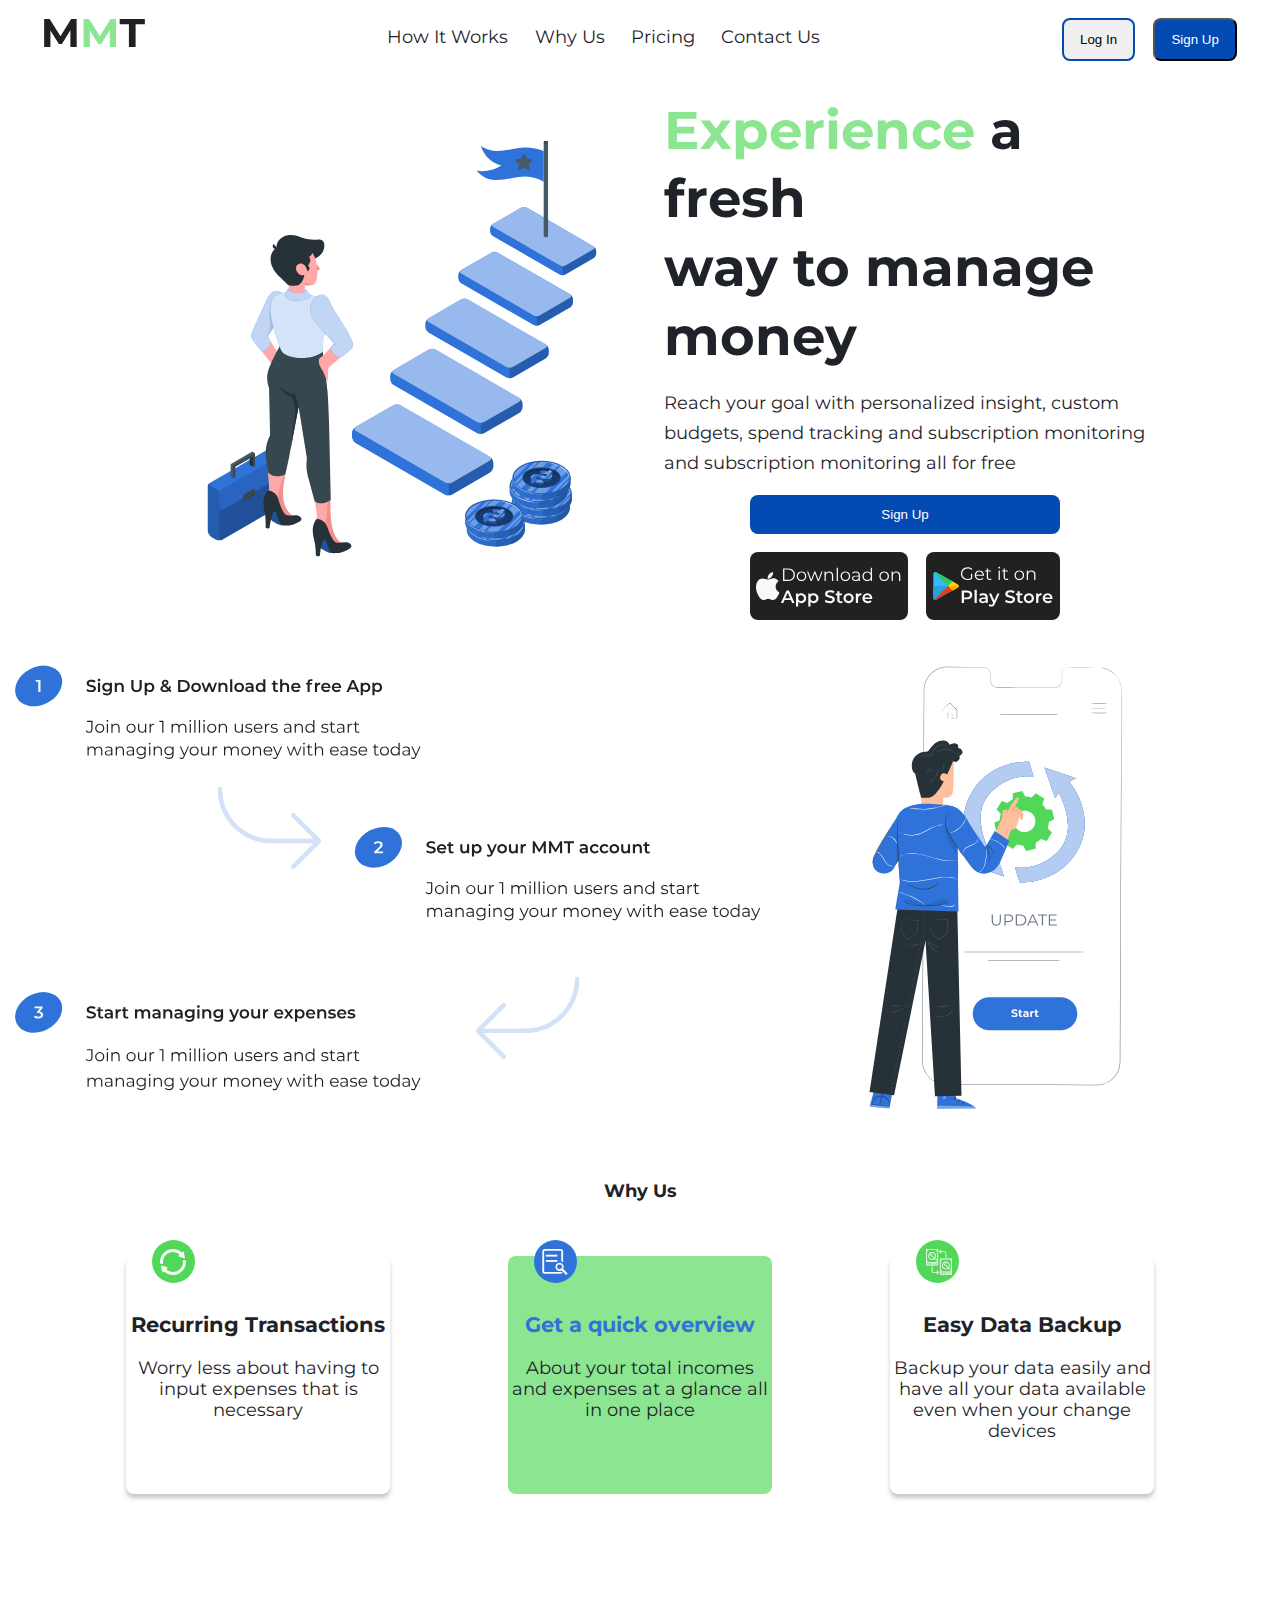
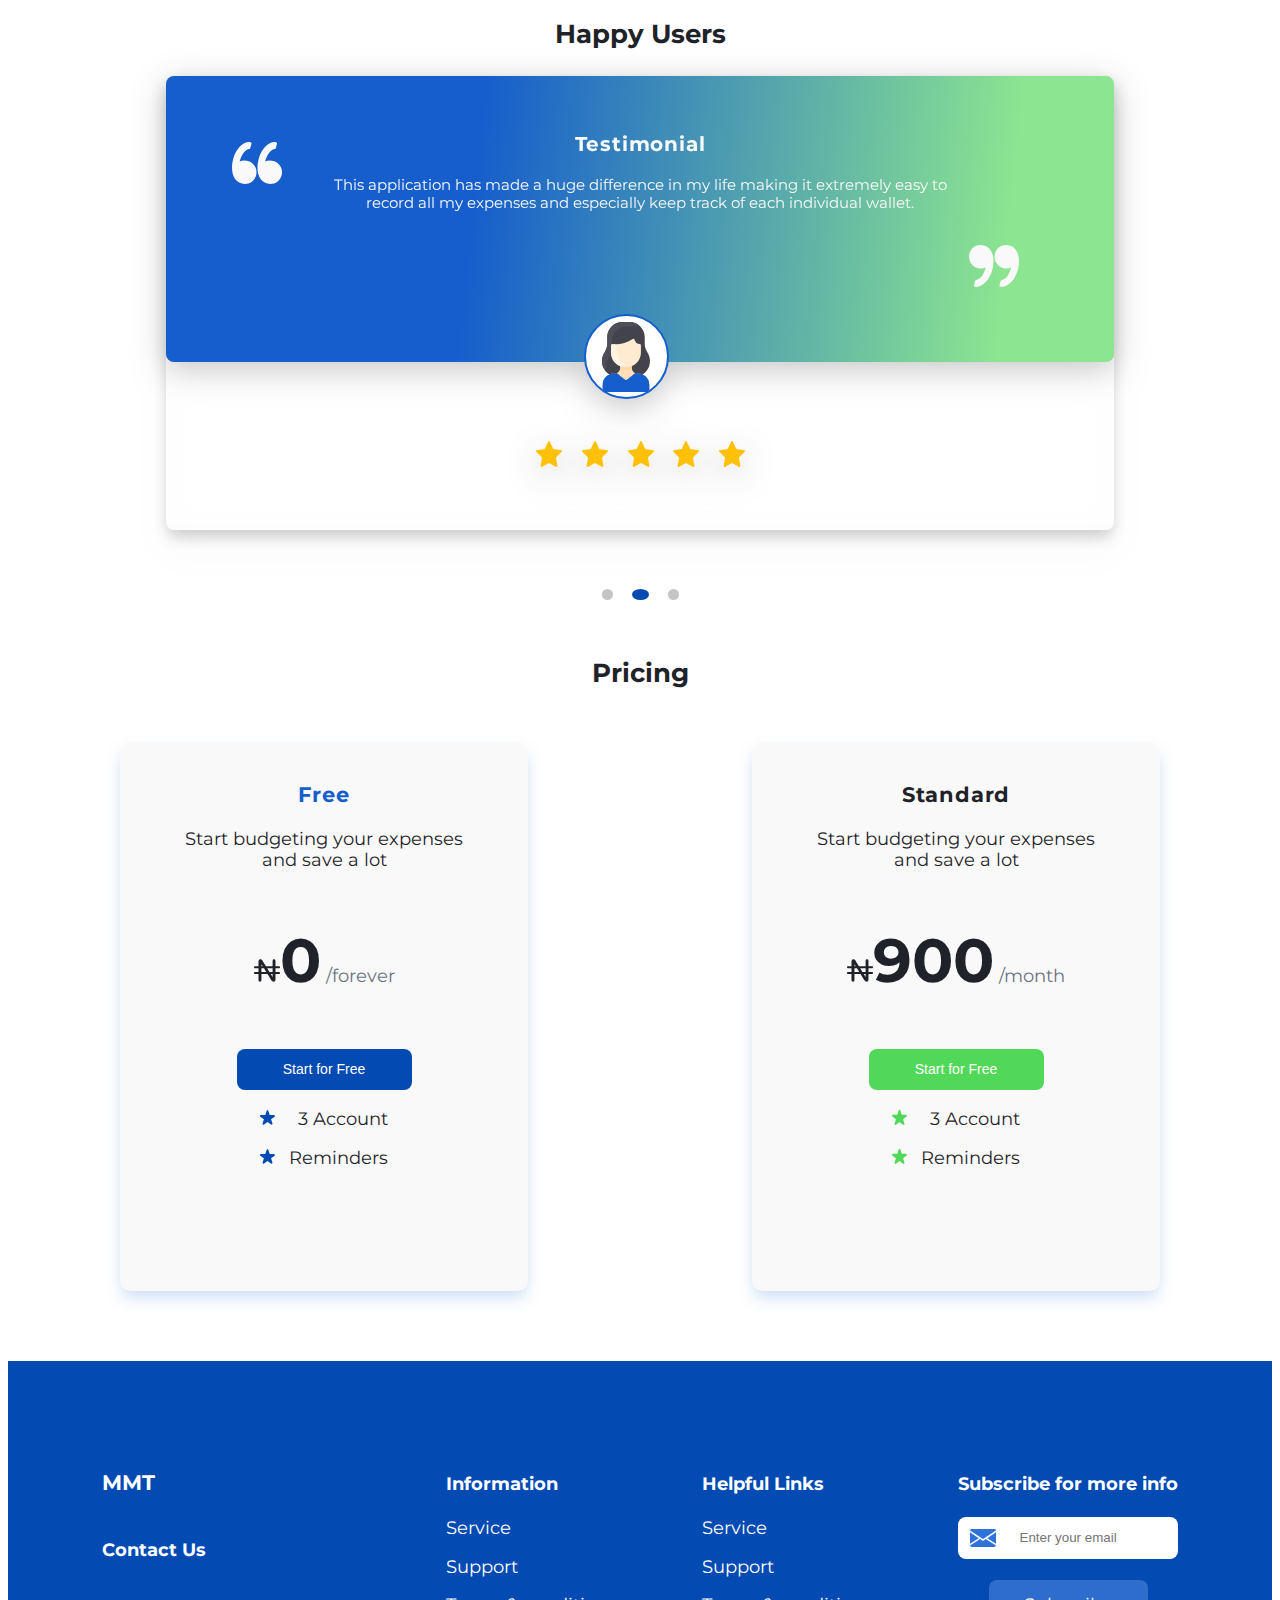
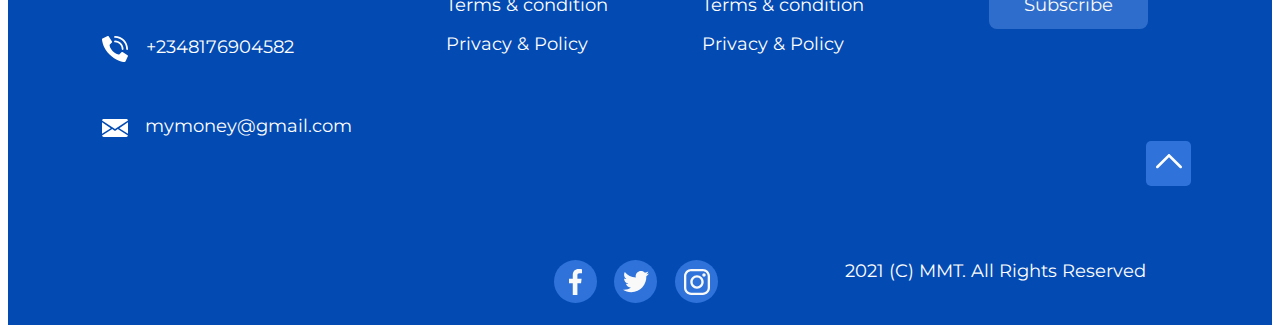
==== commit adf047a2: "added soome transition sequence to some tags" ====
--- a/landing-page/index.html
+++ b/landing-page/index.html
@@ -44,22 +44,17 @@
         
         <div class="newnav">
 
-            <div class="logo-flxflmenu">
+            <div class="logo-flx">
                 <div class="logo1">
                     <img src="image\Logo (1).svg" alt="">
                 </div>
 
-                <div class="flx-flmenu">
-
-                    <!-- <div class="fl-menu">
-                        <img src="image\fi_menu.svg" alt="">
-                    </div> -->
-
+                
                     <div class="fl-x">
                         <img src="image\fi_x.svg" alt="">
                     </div>
 
-                </div>
+                
             </div>
 
 
@@ -120,15 +115,15 @@
 
 
                 <div class="btn-submit-app">
-                    <a href="#"><button class="btn-submit2">Sign Up</button></a>
+                    <a href="#"><button class="btn-submit">Sign Up</button></a>
 
                     <div class="app">
 
                        <a href="#"> <button class="appstore"><img src="image\Group.svg" alt="app Store"><img
                                 src="image\Group 44.svg" alt="get it on appstore"> </button></a>
 
-                        <button class="playstore"><img src="image\playstore 1.svg" alt="play store"> <img
-                                src="image\Group 45.svg" alt=""></button>
+                       <a href=""> <button class="playstore"><img src="image\playstore 1.svg" alt="play store"> <img
+                                src="image\Group 45.svg" alt=""></button></a>
                     </div>
                 </div>
             </div>
--- a/landing-page/style.css
+++ b/landing-page/style.css
@@ -73,7 +73,8 @@
 
 /* NEW NAV SECTION */
 .newnav{
-    /* display: none; */
+    display: none;
+   
 }
 
 
--- a/landing-page/mediaquerystyle.css
+++ b/landing-page/mediaquerystyle.css
@@ -57,15 +57,7 @@
             grid-template-columns: auto;
         }
     
-        .btn-submit2{
-            background: #034AB3;
-            border-radius: 8px;
-            padding: 12px 16px;
-            color: white;
-            border: thin;
-          
-        }
-    
+       
         .app{
            
             display:grid;
@@ -79,12 +71,7 @@
             line-height: 22px;
             background: #212121;
             border-radius: 8px;
-            /* height: 68px; */
-            border: thin;
-            
-    
-    
-            
+            border: thin;        
         }
 }
 
@@ -108,7 +95,7 @@
 }
 
 
-@media screen and (max-width:810px) {
+@media screen and (max-width:825px) {
     /* NAV SECTION */
     .menu{
         display: block;
@@ -133,18 +120,13 @@
     .newnav{
         background-color:#034AB3;
         margin-bottom: 2em;
-      
-    }
-    .logo-flxflmenu{
+    }
+    .logo-flx{
         display: flex;
         justify-content: space-between;
         padding-top: 1em;
     }
     
-    
-    .fl-menu{
-        /* display: none; */
-    }
     
         .nav-links2>a{
         display:grid;
@@ -156,11 +138,15 @@
         line-height: 24px;
         letter-spacing: 0.04em;
         text-transform: capitalize;
-    
-    }
+        transition: font-size 1s;
+
+    
+    }
+
     .nav-links2>a:hover{
         background: #EAF1FB;
         color:#034AB3;
+        font-size: 21px;
     }
     
     .nav-links2>a:active{
